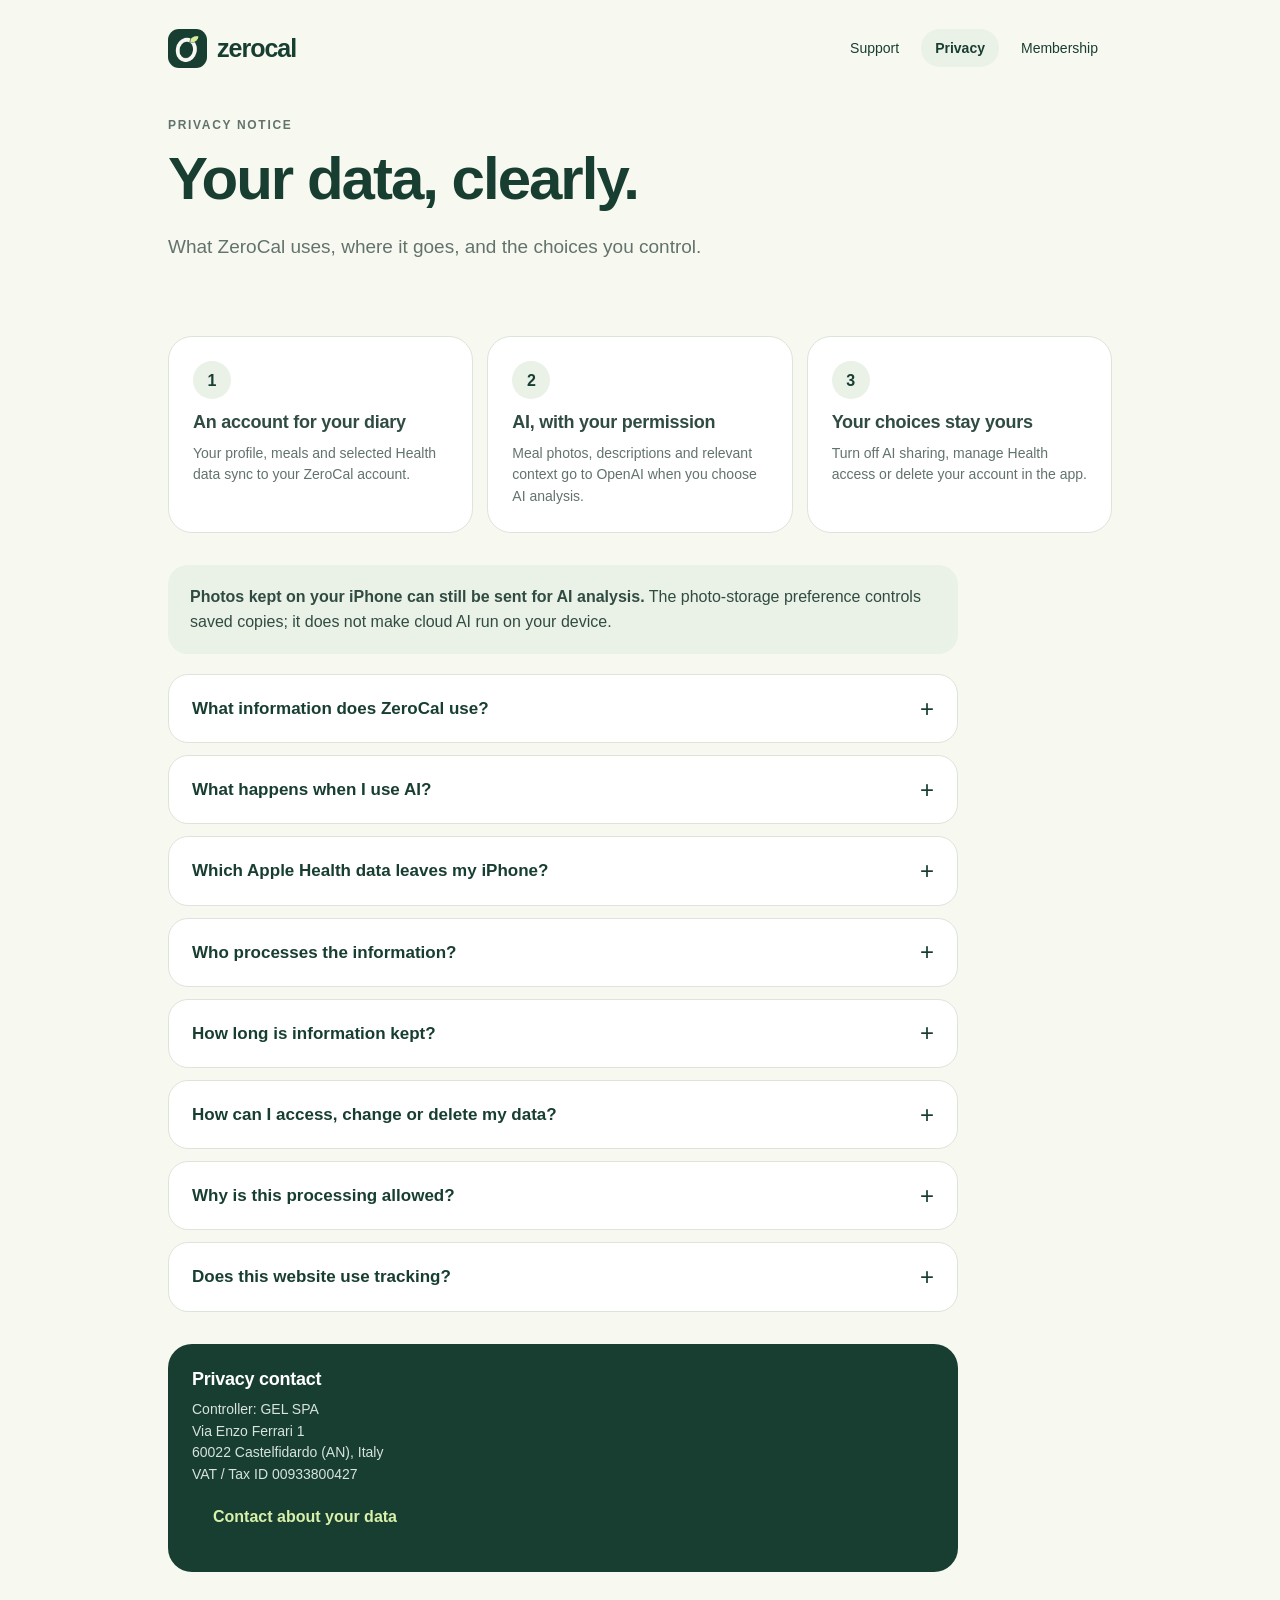
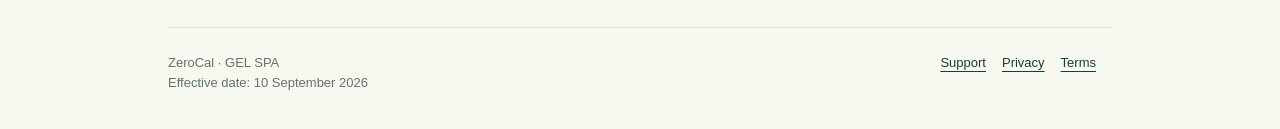
==== privacy.html @ 7c27b024 "Publish GEL SPA ZeroCal support and privacy information" ====
<!doctype html>
<html lang="en"><head><meta charset="utf-8"><meta name="viewport" content="width=device-width,initial-scale=1"><meta name="color-scheme" content="light"><meta name="robots" content="index,follow"><meta name="description" content="What ZeroCal uses, where it goes, and the choices you control."><title>Your data, clearly. · ZeroCal</title><link rel="icon" href="assets/zerocal-icon.png"><link rel="stylesheet" href="assets/site.css"></head>
<body><a class="skip" href="#main">Skip to content</a><div class="wrap"><header class="masthead"><a class="brand" href="index.html" aria-label="ZeroCal help home"><img src="assets/zerocal-icon.png" width="39" height="39" alt="">zerocal</a><nav class="navigation" aria-label="Help and legal"><a href="support.html">Support</a><a href="privacy.html" aria-current="page">Privacy</a><a href="terms.html">Membership</a></nav></header><main id="main"><section class="hero"><p class="eyebrow">Privacy notice</p><h1>Your data, clearly.</h1><p class="lede">What ZeroCal uses, where it goes, and the choices you control.</p></section><div class="cards"><article class="card"><span class="number">1</span><h2>An account for your diary</h2><p>Your profile, meals and selected Health data sync to your ZeroCal account.</p></article><article class="card"><span class="number">2</span><h2>AI, with your permission</h2><p>Meal photos, descriptions and relevant context go to OpenAI when you choose AI analysis.</p></article><article class="card"><span class="number">3</span><h2>Your choices stay yours</h2><p>Turn off AI sharing, manage Health access or delete your account in the app.</p></article></div><div class="content"><div class="note"><p><strong>Photos kept on your iPhone can still be sent for AI analysis.</strong> The photo-storage preference controls saved copies; it does not make cloud AI run on your device.</p></div><details><summary>What information does ZeroCal use?</summary><div class="answer"><div class="table-scroll"><table><thead><tr><th>Information</th><th>Why it is used</th></tr></thead><tbody>
<tr><td>Account and profile</td><td>Email, account identifier, optional display name, date of birth/age, body measurements, goals and food preferences support sign-in, tracking and a personalized plan.</td></tr>
<tr><td>Your journal</td><td>Meal descriptions, ingredients, portions, nutrition, saved photos, exercise and weight entries provide your diary and progress history. Account records use cloud storage; the app also keeps local drafts and caches.</td></tr>
<tr><td>AI requests</td><td>Selected meal photos or labels, descriptions, clarification answers, coach messages and relevant nutrition context are processed to estimate food or respond to your request.</td></tr>
<tr><td>Apple Health</td><td>With your permission, steps, active energy and weight can sync to your account. Other supported Health readings are shown on this iPhone, as described below.</td></tr>
<tr><td>Purchases and usage</td><td>Signed Apple transaction details, product and subscription status, account binding and AI request/cost records verify access, enforce the allowance and prevent duplicate or abusive requests. We do not receive your payment-card details.</td></tr>
<tr><td>Support and service records</td><td>Information you send to support, plus technical connection, security and error records, helps operate the service and resolve problems.</td></tr>
</tbody></table></div></div></details><details><summary>What happens when I use AI?</summary><div class="answer"><p>Before AI sharing is enabled, ZeroCal asks for permission to send the information needed for your request to <strong>OpenAI</strong> through ZeroCal's cloud service. Relevant context may include meal records, nutrition totals, preferences and goals. Avoid including other people's information or details that are not needed.</p><p>New photo, label and text analyses, follow-up clarifications and AI coaching use cloud processing. Native voice input is transcribed on the iPhone; submitting that description for AI sends the resulting text. Older cloud-transcription clients may send audio for processing.</p><p>You can turn sharing off in <strong>You → Privacy &amp; your data</strong>. This stops new AI requests through that account's setting on this device; it does not retract requests already processed. Manual logging, searches and saved-food reuse remain available under your membership.</p><p>AI responses are estimates. Review the food and portion before saving. They are not medical diagnoses or decisions about access to care.</p></div></details><details><summary>Which Apple Health data leaves my iPhone?</summary><div class="answer"><p><strong>Steps, active energy and weight</strong> can be copied into your ZeroCal account after you connect Apple Health. ZeroCal does not write data to Apple Health.</p><p>Other supported readings—including glucose, sleep, resting energy, body composition, resting heart rate, heart-rate variability, water and workouts—are read for the Health views on this iPhone and are not synced to ZeroCal's cloud. Optional GLP-1/appetite notes and glucose check-in preferences are kept locally, separately for each ZeroCal account.</p><p>Use Apple Health's app-permission settings to choose individual data types. Disconnecting in ZeroCal stops new reads for that account, but does not automatically erase information already imported. Deleting your ZeroCal account does not delete the source records in Apple Health.</p><p>Health readings may be incomplete or delayed. ZeroCal does not replace your sensor's app, glucose alarms or medical care. Health data is not used for advertising in ZeroCal.</p></div></details><details><summary>Who processes the information?</summary><div class="answer"><ul><li><strong>Supabase</strong> provides the account, database, saved-photo storage and server functions used by ZeroCal.</li><li><strong>OpenAI</strong> processes information sent for AI features.</li><li><strong>Apple</strong> handles App Store purchases and subscription management, and supplies signed transaction information. Apple and Google also process sign-in if you choose those sign-in options.</li><li><strong>Support and infrastructure providers</strong> process messages and technical records needed to deliver the service.</li></ul><p>The current app does not include advertising tracking. Information can also be disclosed when needed to comply with a binding legal obligation or protect the security of the service.</p><p>Provider details and international processing: The primary ZeroCal account database is configured in Supabase’s London region. Server functions, AI processing, website delivery and provider support may involve other countries, including the United States. ZeroCal does not promise EU-only processing or zero retention. Service-provider processing is subject to their applicable data-processing terms and safeguards; contact GEL SPA for details or a copy of the safeguards relevant to your request.</p><p><a href="https://developers.openai.com/api/docs/guides/your-data">OpenAI API data controls</a> · <a href="https://supabase.com/privacy">Supabase privacy</a> · <a href="https://www.apple.com/legal/privacy/">Apple privacy</a> · <a href="https://policies.google.com/privacy">Google privacy</a></p></div></details><details><summary>How long is information kept?</summary><div class="answer"><p>Your account profile, diary and saved cloud photos are kept to provide your account until you remove them or delete the account. The account-deletion flow removes saved cloud photos and deletes the account and associated records. Cost-enforcement records can remain with their account identifier removed.</p><p>Removing your account does not erase Apple's purchase records or copies you exported yourself. Support, security, purchase-compliance and backup records have different retention needs:</p><p>Account data remains available while the account exists, unless you remove it. Support correspondence is kept to handle the request and any related dispute or legal obligation. Purchase and security records are kept for access verification, abuse prevention and applicable record-keeping duties. The current service does not set a single automatic deletion period for all security, cost or support records. When an account is deleted, the processing-cost ledger can remain with its account link removed. Provider security logs and backup copies follow the relevant provider retention settings and are not guaranteed to disappear at the same time as the live account. Contact GEL SPA for a data-specific retention or deletion request.</p><p>AI requests use OpenAI's API. ZeroCal requests that Responses API output not be stored as retrievable application state, but this does not mean zero provider retention. OpenAI's standard API policy includes abuse-monitoring retention and applicable exceptions. See <a href="https://developers.openai.com/api/docs/guides/your-data">the provider's data controls</a>; ZeroCal does not promise that every copy disappears immediately.</p></div></details><details><summary>How can I access, change or delete my data?</summary><div class="answer"><p>You can edit your profile and meals in the app. Use <strong>You → Account → Delete account</strong> to request permanent deletion of the signed-in account. This action is separate from canceling your Apple subscription; <a href="https://support.apple.com/en-us/118428">cancel through Apple</a> if you also want billing to stop.</p><p>Contact support to request a copy of your account data or exercise applicable access, correction, deletion, restriction, objection or portability rights. We may need to verify that the account belongs to you. Depending on where you live, you may also complain to your data-protection authority. Withdrawing consent does not undo processing that already took place.</p><p>The app's export for a previous on-device journal is not a complete export of every cloud record; support handles broader account-data requests.</p></div></details><details><summary>Why is this processing allowed?</summary><div class="answer"><p>Account, purchase and service operations are needed to provide the membership you request. Security and abuse controls protect the service and its users; some purchase or security records may be needed for legal obligations.</p><p>Optional Health access and AI sharing have separate controls. Choosing not to enable them does not grant permission to send that information.</p><p>We process account and subscription information to provide the service you request and meet applicable legal obligations. Security and abuse controls support our legitimate interest in protecting the service. Optional Apple Health access and AI sharing require the choices described above. Where explicit consent is required to process health information, that consent must be obtained before the relevant health-data feature is used. You can withdraw optional sharing through the app controls and request deletion of information already stored.</p><p>ZeroCal is designed for adults aged 18 and over. If a child's information has been provided in error, contact us so that we can review and remove it where appropriate.</p></div></details><details><summary>Does this website use tracking?</summary><div class="answer"><p>These help pages do not set analytics or advertising cookies and contain no analytics scripts. The hosting service may receive standard connection information such as IP address, browser and requested page. External links take you to providers with their own policies.</p><p>If the site later adds forms, analytics or other processing, this notice must be updated before those features are enabled.</p></div></details><section class="card contact"><h2>Privacy contact</h2><p>Controller: GEL SPA<br>Via Enzo Ferrari 1<br>60022 Castelfidardo (AN), Italy<br>VAT / Tax ID 00933800427</p><a class="button" href="mailto:info@gel.it">Contact about your data</a></section></div></main><footer class="foot"><div>ZeroCal · GEL SPA<br>Effective date: 10 September 2026</div><div><a href="support.html">Support</a><a href="privacy.html">Privacy</a><a href="terms.html">Terms</a></div></footer></div></body></html>
---- assets/site.css ----
:root{color-scheme:light;--ink:#183e32;--text:#304c42;--muted:#62736c;--canvas:#f7f8f0;--card:#fff;--line:#dce4dc;--soft:#eaf1e7;--lime:#d9f0a9;--amber:#fff4d6;--amber-ink:#644b0b}*{box-sizing:border-box}html{scroll-behavior:smooth}body{margin:0;background:var(--canvas);color:var(--text);font:16px/1.6 -apple-system,BlinkMacSystemFont,"Segoe UI",sans-serif}a{color:var(--ink);text-underline-offset:4px}a:hover{text-decoration-thickness:2px}a:focus-visible,summary:focus-visible{outline:3px solid #598244;outline-offset:5px;border-radius:4px}.skip{position:absolute;left:12px;top:-80px;padding:12px;background:white;z-index:3}.skip:focus{top:12px}.wrap{max-width:1000px;margin:auto;padding:0 28px}.masthead{display:flex;align-items:center;justify-content:space-between;gap:24px;padding:28px 0}.brand{display:inline-flex;align-items:center;gap:10px;text-decoration:none;font-weight:780;font-size:25px;letter-spacing:-1px}.brand img{width:39px;height:39px;border-radius:11px}.navigation{display:flex;flex-wrap:wrap;gap:8px}.navigation a{padding:8px 14px;border-radius:22px;font-size:14px;text-decoration:none}.navigation a[aria-current=page]{background:var(--soft);font-weight:650}.draft{background:var(--amber);color:var(--amber-ink);border:1px solid #ecd69b;border-radius:16px;padding:14px 18px;margin:10px 0 28px;font-size:14px}.draft strong{display:block}.eyebrow{text-transform:uppercase;letter-spacing:.14em;font-size:12px;font-weight:700;color:var(--muted);margin:0 0 12px}h1{font-size:clamp(38px,5.7vw,60px);line-height:1.08;letter-spacing:-2px;margin:0 0 20px;font-weight:720;color:var(--ink)}.lede{font-size:19px;max-width:660px;margin:0 0 28px;color:var(--muted)}.hero{padding:20px 0 26px}.meta{font-size:13px;color:var(--muted)}.cards{display:grid;grid-template-columns:repeat(3,1fr);gap:14px;margin:20px 0 32px}.card{border:1px solid var(--line);border-radius:24px;background:var(--card);padding:24px}.card h2,.card h3{font-size:18px;line-height:1.3;margin:12px 0 8px;letter-spacing:-.25px}.card p{font-size:14px;line-height:1.55;margin:0;color:var(--muted)}.number{display:grid;place-items:center;width:38px;height:38px;background:var(--soft);border-radius:50%;font-weight:700;color:var(--ink)}.content{max-width:790px}.section{margin:32px 0}.section>h2{font-size:24px;letter-spacing:-.6px;color:var(--ink);margin:0 0 12px}.note{padding:19px 22px;border-radius:20px;background:var(--soft);margin:20px 0}.note p{margin:0}.button{display:inline-flex;align-items:center;justify-content:center;background:var(--ink);color:white;min-height:46px;padding:10px 21px;border-radius:25px;text-decoration:none;font-weight:600;margin:8px 8px 8px 0}.button.secondary{background:var(--soft);color:var(--ink)}details{background:var(--card);border:1px solid var(--line);border-radius:20px;margin:12px 0;overflow:hidden}summary{cursor:pointer;list-style:none;font-weight:650;color:var(--ink);display:flex;align-items:center;justify-content:space-between;gap:16px;padding:20px 23px;font-size:17px}summary::-webkit-details-marker{display:none}summary:after{content:"+";font-size:24px;line-height:1;font-weight:400}details[open] summary:after{content:"−"}.answer{padding:0 23px 21px}.answer>:first-child{margin-top:0}.answer>:last-child{margin-bottom:0}.answer p,.answer li{font-size:15px}.answer h3{font-size:16px;margin-top:20px}.answer ul,.answer ol{padding-left:22px}.table-scroll{overflow-x:auto}table{border-collapse:collapse;width:100%;font-size:14px;margin:16px 0}th,td{text-align:left;vertical-align:top;border-bottom:1px solid var(--line);padding:12px 10px}th{color:var(--ink);background:#f4f7f1;font-size:13px}td:first-child,th:first-child{padding-left:0}mark.owner{background:var(--amber);color:var(--amber-ink);padding:2px 5px;overflow-wrap:anywhere;border-radius:4px}.contact{background:var(--ink);color:#f8fbf5;border:0;margin-top:32px}.contact h2{color:white;margin-top:0}.contact p{color:#d7e3dc}.contact a{color:var(--lime)}.contact .owner{display:inline-block}.foot{display:flex;justify-content:space-between;gap:25px;border-top:1px solid var(--line);padding:25px 0 35px;margin-top:55px;font-size:13px;color:var(--muted)}.foot a{margin-right:16px}.notice-link{display:block;margin-top:12px}.page-link{display:block;text-decoration:none;transition:transform .18s,box-shadow .18s}.page-link:hover{transform:translateY(-3px);box-shadow:0 8px 25px #183e3209}.page-link span:last-child{display:block;margin-top:20px;font-weight:650}.fine{font-size:13px;color:var(--muted)}@media(max-width:640px){.wrap{padding:0 20px}.masthead{align-items:flex-start;flex-direction:column;gap:12px;padding:21px 0 16px}.navigation{gap:0}.navigation a{padding:7px 11px}.cards{grid-template-columns:1fr;gap:10px}.cards .card{padding:19px 21px}.cards .number{float:left;margin-right:15px;margin-top:3px}.cards h2,.cards h3{margin:0 0 5px}.cards p{margin-left:53px}.hero{padding-top:12px}h1{letter-spacing:-1.3px}.lede{font-size:18px}.content{max-width:100%}summary{padding:18px;font-size:16px}.answer{padding:0 18px 19px}.foot{flex-direction:column;gap:10px}.draft{font-size:13px}.table-scroll{margin-right:-8px}.contact{padding:23px}.page-link span:last-child{margin-left:53px;margin-top:10px}}@media(prefers-reduced-motion:reduce){html{scroll-behavior:auto}*{transition:none!important}}@media print{.navigation,.draft,.skip,.button{display:none}body{background:white}details{break-inside:avoid}details .answer{display:block}summary:after{content:""}.wrap{max-width:none}h1{font-size:36px}.foot{margin-top:25px}.cards{grid-template-columns:repeat(3,1fr)}.card{box-shadow:none}}
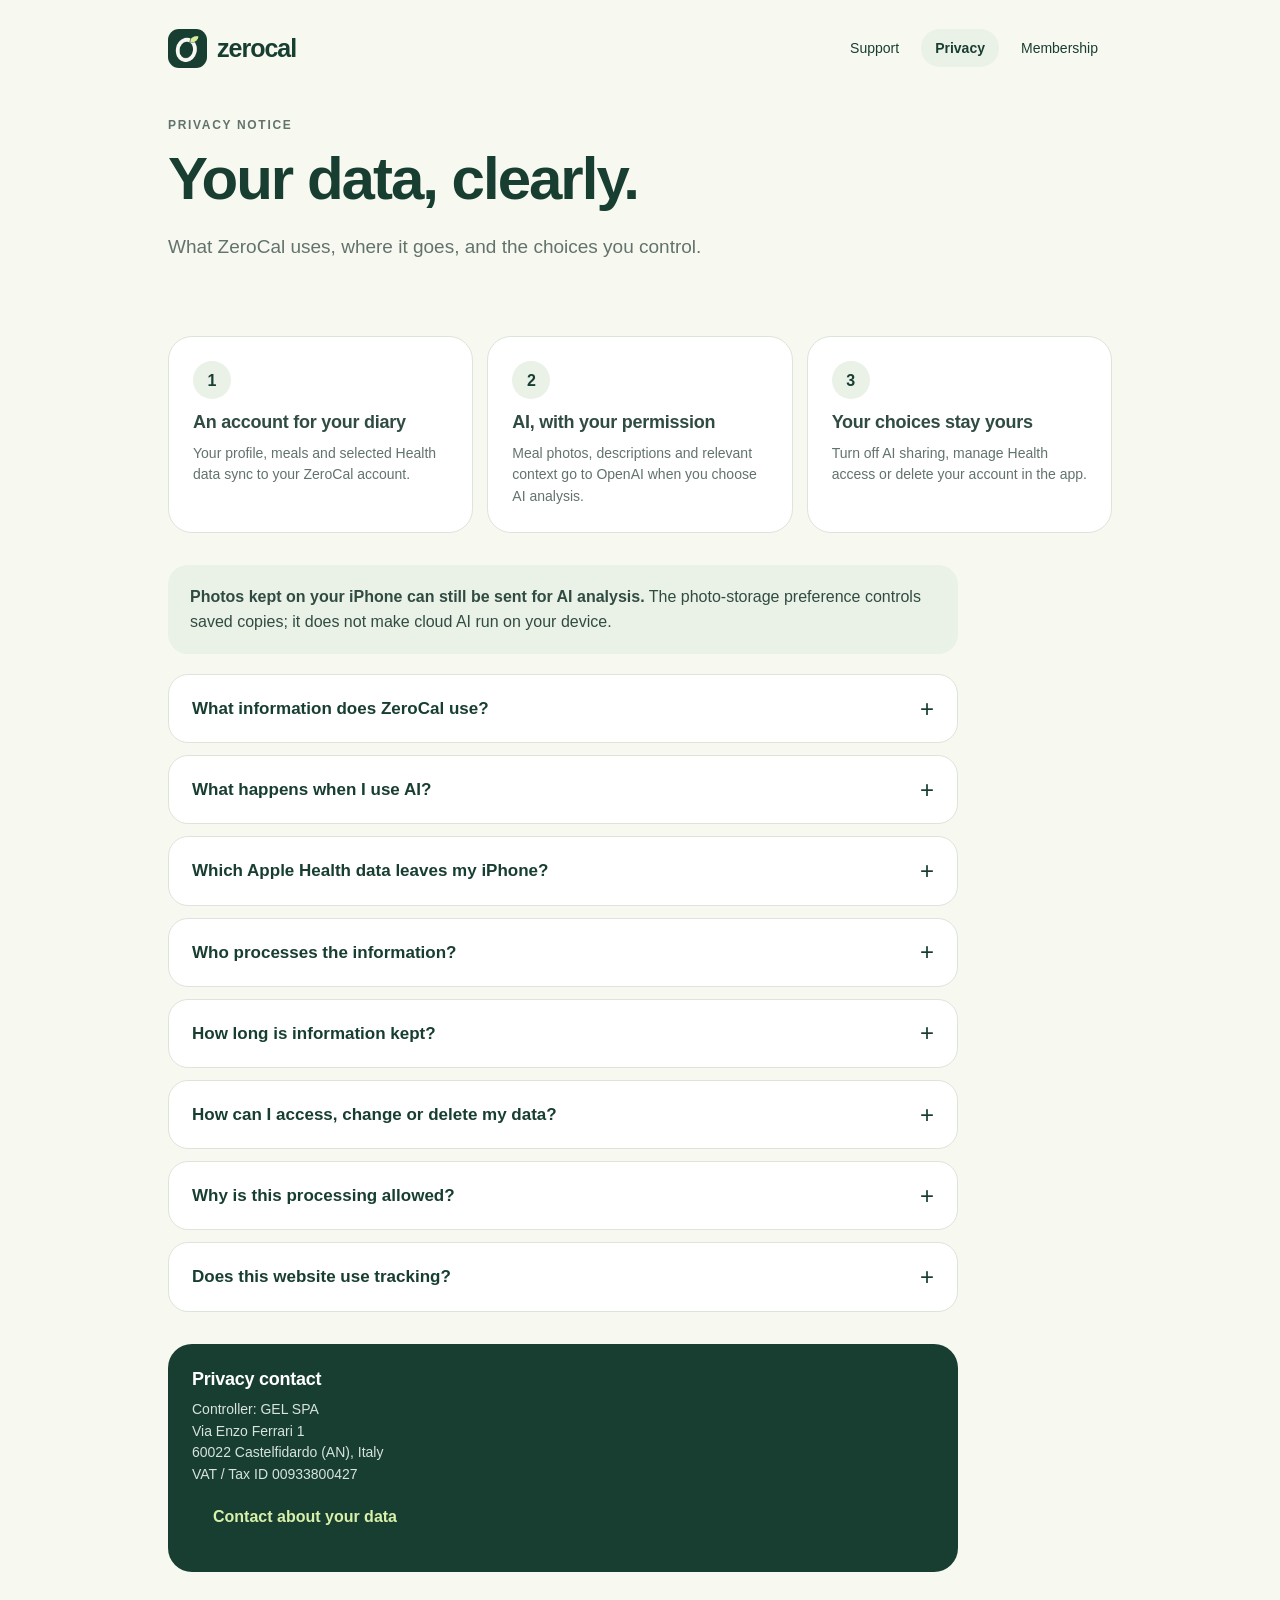
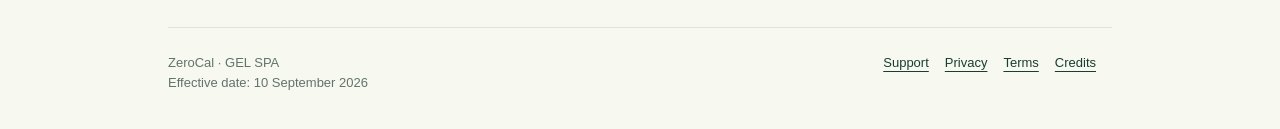
==== commit df50333e: "Publish third-party credits and license notices" ====
--- a/privacy.html
+++ b/privacy.html
@@ -1,5 +1,5 @@
 <!doctype html>
-<html lang="en"><head><meta charset="utf-8"><meta name="viewport" content="width=device-width,initial-scale=1"><meta name="color-scheme" content="light"><meta name="robots" content="index,follow"><meta name="description" content="What ZeroCal uses, where it goes, and the choices you control."><title>Your data, clearly. · ZeroCal</title><link rel="icon" href="assets/zerocal-icon.png"><link rel="stylesheet" href="assets/site.css"></head>
+<html lang="en"><head><meta charset="utf-8"><meta name="viewport" content="width=device-width,initial-scale=1"><meta name="color-scheme" content="light"><meta name="robots" content="index,follow"><meta name="zerocal-policy-version" content="2026-09-10-v1"><meta name="description" content="What ZeroCal uses, where it goes, and the choices you control."><title>Your data, clearly. · ZeroCal</title><link rel="icon" href="assets/zerocal-icon.png"><link rel="stylesheet" href="assets/site.css"><link rel="canonical" href="https://gelspa.github.io/zerocal-support/privacy.html"></head>
 <body><a class="skip" href="#main">Skip to content</a><div class="wrap"><header class="masthead"><a class="brand" href="index.html" aria-label="ZeroCal help home"><img src="assets/zerocal-icon.png" width="39" height="39" alt="">zerocal</a><nav class="navigation" aria-label="Help and legal"><a href="support.html">Support</a><a href="privacy.html" aria-current="page">Privacy</a><a href="terms.html">Membership</a></nav></header><main id="main"><section class="hero"><p class="eyebrow">Privacy notice</p><h1>Your data, clearly.</h1><p class="lede">What ZeroCal uses, where it goes, and the choices you control.</p></section><div class="cards"><article class="card"><span class="number">1</span><h2>An account for your diary</h2><p>Your profile, meals and selected Health data sync to your ZeroCal account.</p></article><article class="card"><span class="number">2</span><h2>AI, with your permission</h2><p>Meal photos, descriptions and relevant context go to OpenAI when you choose AI analysis.</p></article><article class="card"><span class="number">3</span><h2>Your choices stay yours</h2><p>Turn off AI sharing, manage Health access or delete your account in the app.</p></article></div><div class="content"><div class="note"><p><strong>Photos kept on your iPhone can still be sent for AI analysis.</strong> The photo-storage preference controls saved copies; it does not make cloud AI run on your device.</p></div><details><summary>What information does ZeroCal use?</summary><div class="answer"><div class="table-scroll"><table><thead><tr><th>Information</th><th>Why it is used</th></tr></thead><tbody>
 <tr><td>Account and profile</td><td>Email, account identifier, optional display name, date of birth/age, body measurements, goals and food preferences support sign-in, tracking and a personalized plan.</td></tr>
 <tr><td>Your journal</td><td>Meal descriptions, ingredients, portions, nutrition, saved photos, exercise and weight entries provide your diary and progress history. Account records use cloud storage; the app also keeps local drafts and caches.</td></tr>
@@ -7,4 +7,4 @@
 <tr><td>Apple Health</td><td>With your permission, steps, active energy and weight can sync to your account. Other supported Health readings are shown on this iPhone, as described below.</td></tr>
 <tr><td>Purchases and usage</td><td>Signed Apple transaction details, product and subscription status, account binding and AI request/cost records verify access, enforce the allowance and prevent duplicate or abusive requests. We do not receive your payment-card details.</td></tr>
 <tr><td>Support and service records</td><td>Information you send to support, plus technical connection, security and error records, helps operate the service and resolve problems.</td></tr>
-</tbody></table></div></div></details><details><summary>What happens when I use AI?</summary><div class="answer"><p>Before AI sharing is enabled, ZeroCal asks for permission to send the information needed for your request to <strong>OpenAI</strong> through ZeroCal's cloud service. Relevant context may include meal records, nutrition totals, preferences and goals. Avoid including other people's information or details that are not needed.</p><p>New photo, label and text analyses, follow-up clarifications and AI coaching use cloud processing. Native voice input is transcribed on the iPhone; submitting that description for AI sends the resulting text. Older cloud-transcription clients may send audio for processing.</p><p>You can turn sharing off in <strong>You → Privacy &amp; your data</strong>. This stops new AI requests through that account's setting on this device; it does not retract requests already processed. Manual logging, searches and saved-food reuse remain available under your membership.</p><p>AI responses are estimates. Review the food and portion before saving. They are not medical diagnoses or decisions about access to care.</p></div></details><details><summary>Which Apple Health data leaves my iPhone?</summary><div class="answer"><p><strong>Steps, active energy and weight</strong> can be copied into your ZeroCal account after you connect Apple Health. ZeroCal does not write data to Apple Health.</p><p>Other supported readings—including glucose, sleep, resting energy, body composition, resting heart rate, heart-rate variability, water and workouts—are read for the Health views on this iPhone and are not synced to ZeroCal's cloud. Optional GLP-1/appetite notes and glucose check-in preferences are kept locally, separately for each ZeroCal account.</p><p>Use Apple Health's app-permission settings to choose individual data types. Disconnecting in ZeroCal stops new reads for that account, but does not automatically erase information already imported. Deleting your ZeroCal account does not delete the source records in Apple Health.</p><p>Health readings may be incomplete or delayed. ZeroCal does not replace your sensor's app, glucose alarms or medical care. Health data is not used for advertising in ZeroCal.</p></div></details><details><summary>Who processes the information?</summary><div class="answer"><ul><li><strong>Supabase</strong> provides the account, database, saved-photo storage and server functions used by ZeroCal.</li><li><strong>OpenAI</strong> processes information sent for AI features.</li><li><strong>Apple</strong> handles App Store purchases and subscription management, and supplies signed transaction information. Apple and Google also process sign-in if you choose those sign-in options.</li><li><strong>Support and infrastructure providers</strong> process messages and technical records needed to deliver the service.</li></ul><p>The current app does not include advertising tracking. Information can also be disclosed when needed to comply with a binding legal obligation or protect the security of the service.</p><p>Provider details and international processing: The primary ZeroCal account database is configured in Supabase’s London region. Server functions, AI processing, website delivery and provider support may involve other countries, including the United States. ZeroCal does not promise EU-only processing or zero retention. Service-provider processing is subject to their applicable data-processing terms and safeguards; contact GEL SPA for details or a copy of the safeguards relevant to your request.</p><p><a href="https://developers.openai.com/api/docs/guides/your-data">OpenAI API data controls</a> · <a href="https://supabase.com/privacy">Supabase privacy</a> · <a href="https://www.apple.com/legal/privacy/">Apple privacy</a> · <a href="https://policies.google.com/privacy">Google privacy</a></p></div></details><details><summary>How long is information kept?</summary><div class="answer"><p>Your account profile, diary and saved cloud photos are kept to provide your account until you remove them or delete the account. The account-deletion flow removes saved cloud photos and deletes the account and associated records. Cost-enforcement records can remain with their account identifier removed.</p><p>Removing your account does not erase Apple's purchase records or copies you exported yourself. Support, security, purchase-compliance and backup records have different retention needs:</p><p>Account data remains available while the account exists, unless you remove it. Support correspondence is kept to handle the request and any related dispute or legal obligation. Purchase and security records are kept for access verification, abuse prevention and applicable record-keeping duties. The current service does not set a single automatic deletion period for all security, cost or support records. When an account is deleted, the processing-cost ledger can remain with its account link removed. Provider security logs and backup copies follow the relevant provider retention settings and are not guaranteed to disappear at the same time as the live account. Contact GEL SPA for a data-specific retention or deletion request.</p><p>AI requests use OpenAI's API. ZeroCal requests that Responses API output not be stored as retrievable application state, but this does not mean zero provider retention. OpenAI's standard API policy includes abuse-monitoring retention and applicable exceptions. See <a href="https://developers.openai.com/api/docs/guides/your-data">the provider's data controls</a>; ZeroCal does not promise that every copy disappears immediately.</p></div></details><details><summary>How can I access, change or delete my data?</summary><div class="answer"><p>You can edit your profile and meals in the app. Use <strong>You → Account → Delete account</strong> to request permanent deletion of the signed-in account. This action is separate from canceling your Apple subscription; <a href="https://support.apple.com/en-us/118428">cancel through Apple</a> if you also want billing to stop.</p><p>Contact support to request a copy of your account data or exercise applicable access, correction, deletion, restriction, objection or portability rights. We may need to verify that the account belongs to you. Depending on where you live, you may also complain to your data-protection authority. Withdrawing consent does not undo processing that already took place.</p><p>The app's export for a previous on-device journal is not a complete export of every cloud record; support handles broader account-data requests.</p></div></details><details><summary>Why is this processing allowed?</summary><div class="answer"><p>Account, purchase and service operations are needed to provide the membership you request. Security and abuse controls protect the service and its users; some purchase or security records may be needed for legal obligations.</p><p>Optional Health access and AI sharing have separate controls. Choosing not to enable them does not grant permission to send that information.</p><p>We process account and subscription information to provide the service you request and meet applicable legal obligations. Security and abuse controls support our legitimate interest in protecting the service. Optional Apple Health access and AI sharing require the choices described above. Where explicit consent is required to process health information, that consent must be obtained before the relevant health-data feature is used. You can withdraw optional sharing through the app controls and request deletion of information already stored.</p><p>ZeroCal is designed for adults aged 18 and over. If a child's information has been provided in error, contact us so that we can review and remove it where appropriate.</p></div></details><details><summary>Does this website use tracking?</summary><div class="answer"><p>These help pages do not set analytics or advertising cookies and contain no analytics scripts. The hosting service may receive standard connection information such as IP address, browser and requested page. External links take you to providers with their own policies.</p><p>If the site later adds forms, analytics or other processing, this notice must be updated before those features are enabled.</p></div></details><section class="card contact"><h2>Privacy contact</h2><p>Controller: GEL SPA<br>Via Enzo Ferrari 1<br>60022 Castelfidardo (AN), Italy<br>VAT / Tax ID 00933800427</p><a class="button" href="mailto:info@gel.it">Contact about your data</a></section></div></main><footer class="foot"><div>ZeroCal · GEL SPA<br>Effective date: 10 September 2026</div><div><a href="support.html">Support</a><a href="privacy.html">Privacy</a><a href="terms.html">Terms</a></div></footer></div></body></html>+</tbody></table></div></div></details><details><summary>What happens when I use AI?</summary><div class="answer"><p>Before AI sharing is enabled, ZeroCal asks for permission to send the information needed for your request to <strong>OpenAI</strong> through ZeroCal's cloud service. Relevant context may include meal records, nutrition totals, preferences and goals. Avoid including other people's information or details that are not needed.</p><p>New photo, label and text analyses, follow-up clarifications and AI coaching use cloud processing. Native voice input is transcribed on the iPhone; submitting that description for AI sends the resulting text. Older cloud-transcription clients may send audio for processing.</p><p>You can turn sharing off in <strong>You → Privacy &amp; your data</strong>. This stops new AI requests through that account's setting on this device; it does not retract requests already processed. Manual logging, searches and saved-food reuse remain available under your membership.</p><p>AI responses are estimates. Review the food and portion before saving. They are not medical diagnoses or decisions about access to care.</p></div></details><details><summary>Which Apple Health data leaves my iPhone?</summary><div class="answer"><p><strong>Steps, active energy and weight</strong> can be copied into your ZeroCal account after you connect Apple Health. ZeroCal does not write data to Apple Health.</p><p>Other supported readings—including glucose, sleep, resting energy, body composition, resting heart rate, heart-rate variability, water and workouts—are read for the Health views on this iPhone and are not synced to ZeroCal's cloud. Optional GLP-1/appetite notes and glucose check-in preferences are kept locally, separately for each ZeroCal account.</p><p>Use Apple Health's app-permission settings to choose individual data types. Disconnecting in ZeroCal stops new reads for that account, but does not automatically erase information already imported. Deleting your ZeroCal account does not delete the source records in Apple Health.</p><p>Health readings may be incomplete or delayed. ZeroCal does not replace your sensor's app, glucose alarms or medical care. Health data is not used for advertising in ZeroCal.</p></div></details><details><summary>Who processes the information?</summary><div class="answer"><ul><li><strong>Supabase</strong> provides the account, database, saved-photo storage and server functions used by ZeroCal.</li><li><strong>OpenAI</strong> processes information sent for AI features.</li><li><strong>Apple</strong> handles App Store purchases and subscription management, and supplies signed transaction information. Apple and Google also process sign-in if you choose those sign-in options.</li><li><strong>GitHub Pages</strong> hosts these static help and policy pages. GitHub may process technical connection information to deliver and secure the pages. No app account, health journal or AI service is hosted on these pages.</li><li><strong>Support and infrastructure providers</strong> process messages and technical records needed to deliver the service.</li></ul><p>The current app does not include advertising tracking. Information can also be disclosed when needed to comply with a binding legal obligation or protect the security of the service.</p><p>Provider details and international processing: The primary ZeroCal account database is configured in Supabase’s London region. Server functions, AI processing, website delivery and provider support may involve other countries, including the United States. ZeroCal does not promise EU-only processing or zero retention. Service-provider processing is subject to their applicable data-processing terms and safeguards; contact GEL SPA for details or a copy of the safeguards relevant to your request.</p><p><a href="https://developers.openai.com/api/docs/guides/your-data">OpenAI API data controls</a> · <a href="https://supabase.com/privacy">Supabase privacy</a> · <a href="https://www.apple.com/legal/privacy/">Apple privacy</a> · <a href="https://policies.google.com/privacy">Google privacy</a> · <a href="https://docs.github.com/en/site-policy/privacy-policies/github-general-privacy-statement">GitHub privacy</a></p></div></details><details><summary>How long is information kept?</summary><div class="answer"><p>Your account profile, diary and saved cloud photos are kept to provide your account until you remove them or delete the account. The account-deletion flow removes saved cloud photos and deletes the account and associated records. Cost-enforcement records can remain with their account identifier removed.</p><p>Removing your account does not erase Apple's purchase records or copies you exported yourself. Support, security, purchase-compliance and backup records have different retention needs:</p><p>Account data remains available while the account exists, unless you remove it. Support correspondence is kept to handle the request and any related dispute or legal obligation. Purchase and security records are kept for access verification, abuse prevention and applicable record-keeping duties. The current service does not set a single automatic deletion period for all security, cost or support records. When an account is deleted, the processing-cost ledger can remain with its account link removed. Provider security logs and backup copies follow the relevant provider retention settings and are not guaranteed to disappear at the same time as the live account. Contact GEL SPA for a data-specific retention or deletion request.</p><p>AI requests use OpenAI's API. ZeroCal requests that Responses API output not be stored as retrievable application state, but this does not mean zero provider retention. OpenAI's standard API policy includes abuse-monitoring retention and applicable exceptions. See <a href="https://developers.openai.com/api/docs/guides/your-data">the provider's data controls</a>; ZeroCal does not promise that every copy disappears immediately.</p></div></details><details><summary>How can I access, change or delete my data?</summary><div class="answer"><p>You can edit your profile and meals in the app. Use <strong>You → Account → Delete account</strong> to request permanent deletion of the signed-in account. This action is separate from canceling your Apple subscription; <a href="https://support.apple.com/en-us/118428">cancel through Apple</a> if you also want billing to stop.</p><p>Contact support to request a copy of your account data or exercise applicable access, correction, deletion, restriction, objection or portability rights. We may need to verify that the account belongs to you. Depending on where you live, you may also complain to your data-protection authority. Withdrawing consent does not undo processing that already took place.</p><p>The app's export for a previous on-device journal is not a complete export of every cloud record; support handles broader account-data requests.</p></div></details><details><summary>Why is this processing allowed?</summary><div class="answer"><p>Account, purchase and service operations are needed to provide the membership you request. Security and abuse controls protect the service and its users; some purchase or security records may be needed for legal obligations.</p><p>Optional Health access and AI sharing have separate controls. Choosing not to enable them does not grant permission to send that information.</p><p>We process account and subscription information to provide the service you request and meet applicable legal obligations. Security and abuse controls support our legitimate interest in protecting the service. Before opening or creating your cloud nutrition journal, ZeroCal asks you to expressly allow GEL SPA to store and process your nutrition and health information, and records the accepted policy version and time for your account. You may decline; the cloud journal stays unavailable without this permission. Apple Health access and AI sharing with OpenAI require separate choices. Sign out to stop new syncing on the device, or use Account to delete your cloud data; contact GEL SPA to withdraw consent or make a data request. Withdrawal does not undo processing that has already taken place.</p><p>ZeroCal is designed for adults aged 18 and over. If a child's information has been provided in error, contact us so that we can review and remove it where appropriate.</p></div></details><details><summary>Does this website use tracking?</summary><div class="answer"><p>These help pages do not set analytics or advertising cookies and contain no analytics scripts. GitHub Pages may receive standard connection information such as IP address, browser and requested page to deliver and secure this site. External links take you to providers with their own policies.</p><p>If the site later adds forms, analytics or other processing, this notice must be updated before those features are enabled.</p></div></details><section class="card contact"><h2>Privacy contact</h2><p>Controller: GEL SPA<br>Via Enzo Ferrari 1<br>60022 Castelfidardo (AN), Italy<br>VAT / Tax ID 00933800427</p><a class="button" href="mailto:info@gel.it">Contact about your data</a></section></div></main><footer class="foot"><div>ZeroCal · GEL SPA<br>Effective date: 10 September 2026</div><div><a href="support.html">Support</a><a href="privacy.html">Privacy</a><a href="terms.html">Terms</a><a href="third-party.html">Credits</a></div></footer></div></body></html>
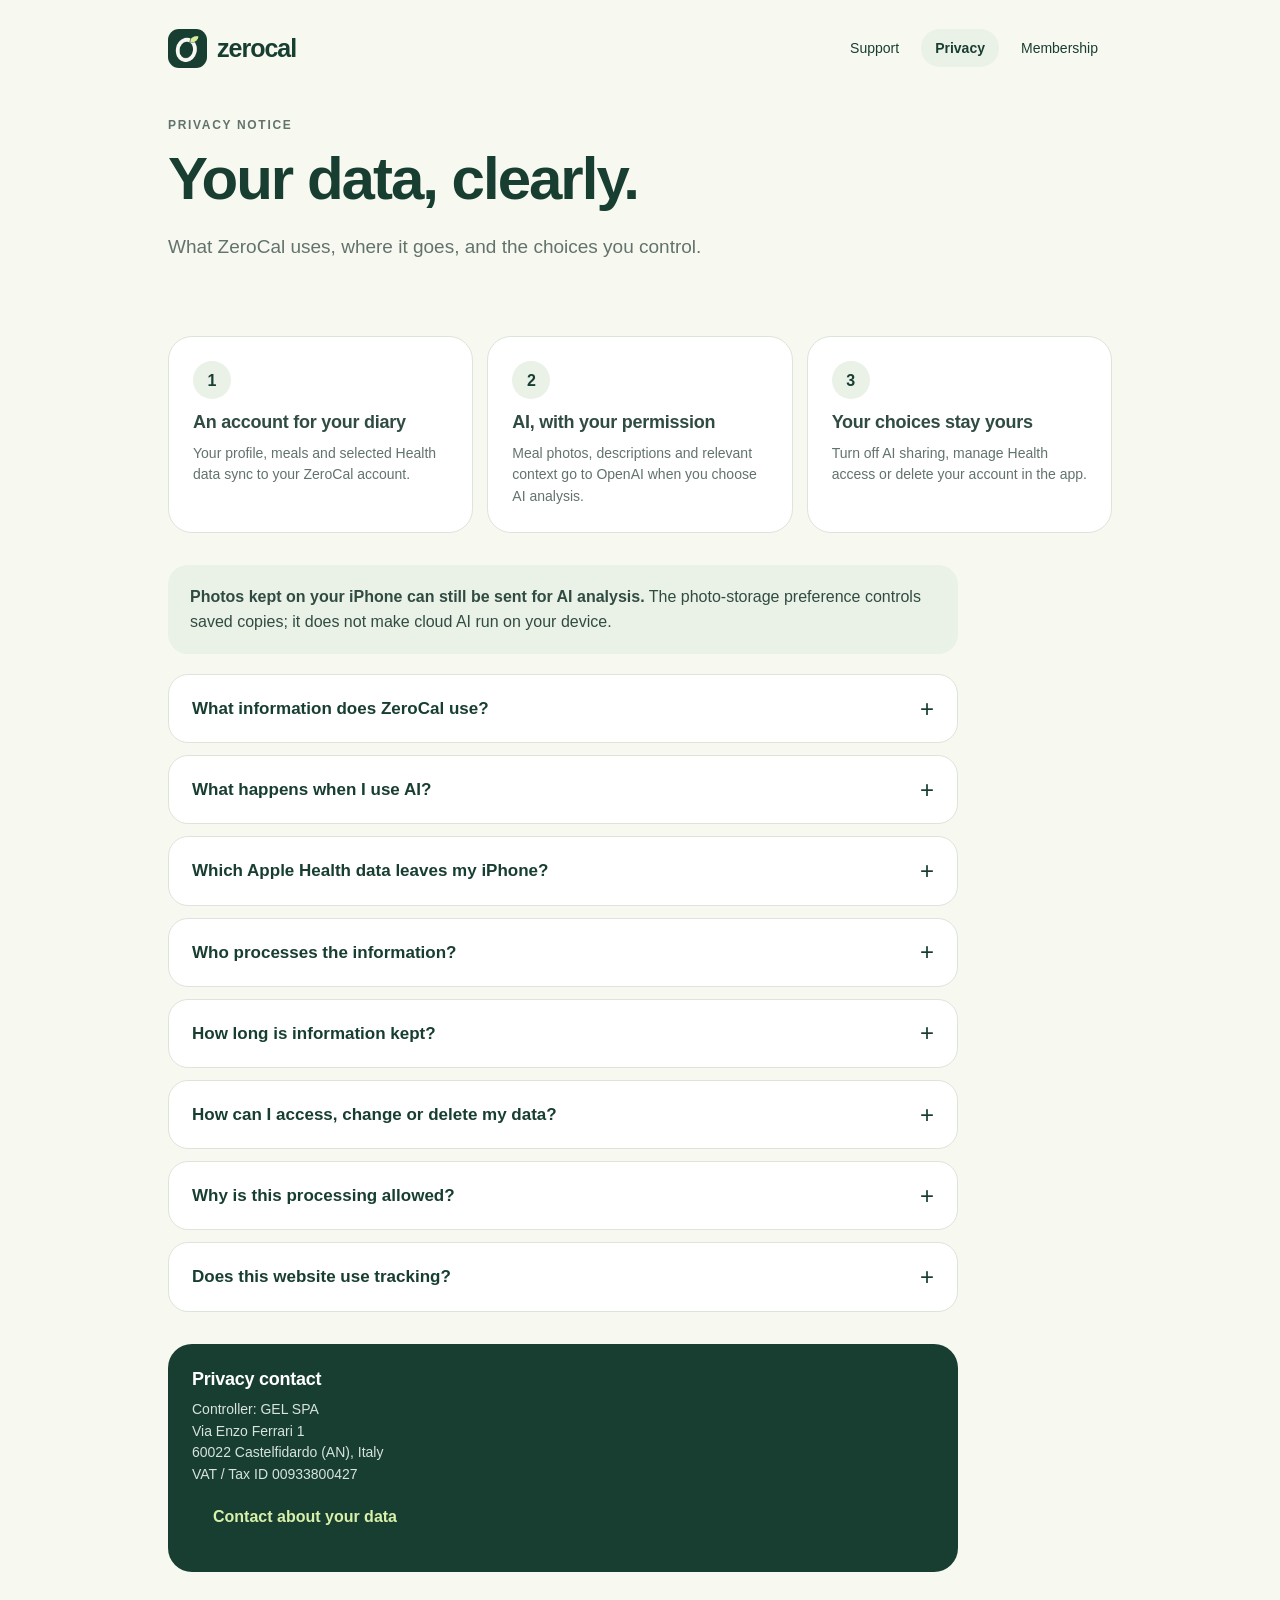
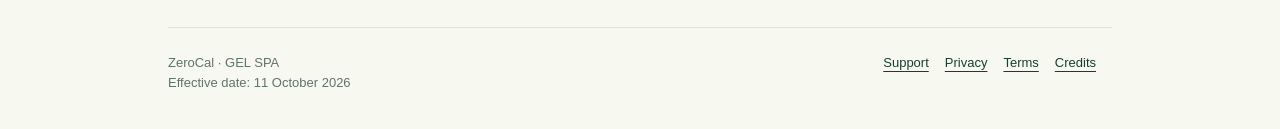
==== commit 5f9b4599: "Describe optional saving of meals to Apple Health ZeroCal 2.0.0 (53) can save diary meals to Apple H" ====
--- a/privacy.html
+++ b/privacy.html
@@ -7,4 +7,4 @@
 <tr><td>Apple Health</td><td>With your permission, steps, active energy and weight can sync to your account. Other supported Health readings are shown on this iPhone, as described below.</td></tr>
 <tr><td>Purchases and usage</td><td>Signed Apple transaction details, product and subscription status, account binding and AI request/cost records verify access, enforce the allowance and prevent duplicate or abusive requests. We do not receive your payment-card details.</td></tr>
 <tr><td>Support and service records</td><td>Information you send to support, plus technical connection, security and error records, helps operate the service and resolve problems.</td></tr>
-</tbody></table></div></div></details><details><summary>What happens when I use AI?</summary><div class="answer"><p>Before AI sharing is enabled, ZeroCal asks for permission to send the information needed for your request to <strong>OpenAI</strong> through ZeroCal's cloud service. Relevant context may include meal records, nutrition totals, preferences and goals. Avoid including other people's information or details that are not needed.</p><p>New photo, label and text analyses, follow-up clarifications and AI coaching use cloud processing. Native voice input is transcribed on the iPhone; submitting that description for AI sends the resulting text. Older cloud-transcription clients may send audio for processing.</p><p>You can turn sharing off in <strong>You → Privacy &amp; your data</strong>. This stops new AI requests through that account's setting on this device; it does not retract requests already processed. Manual logging, searches and saved-food reuse remain available under your membership.</p><p>AI responses are estimates. Review the food and portion before saving. They are not medical diagnoses or decisions about access to care.</p></div></details><details><summary>Which Apple Health data leaves my iPhone?</summary><div class="answer"><p><strong>Steps, active energy and weight</strong> can be copied into your ZeroCal account after you connect Apple Health. ZeroCal does not write data to Apple Health.</p><p>Other supported readings—including glucose, sleep, resting energy, body composition, resting heart rate, heart-rate variability, water and workouts—are read for the Health views on this iPhone and are not synced to ZeroCal's cloud. Optional GLP-1/appetite notes and glucose check-in preferences are kept locally, separately for each ZeroCal account.</p><p>Use Apple Health's app-permission settings to choose individual data types. Disconnecting in ZeroCal stops new reads for that account, but does not automatically erase information already imported. Deleting your ZeroCal account does not delete the source records in Apple Health.</p><p>Health readings may be incomplete or delayed. ZeroCal does not replace your sensor's app, glucose alarms or medical care. Health data is not used for advertising in ZeroCal.</p></div></details><details><summary>Who processes the information?</summary><div class="answer"><ul><li><strong>Supabase</strong> provides the account, database, saved-photo storage and server functions used by ZeroCal.</li><li><strong>OpenAI</strong> processes information sent for AI features.</li><li><strong>Apple</strong> handles App Store purchases and subscription management, and supplies signed transaction information. Apple and Google also process sign-in if you choose those sign-in options.</li><li><strong>GitHub Pages</strong> hosts these static help and policy pages. GitHub may process technical connection information to deliver and secure the pages. No app account, health journal or AI service is hosted on these pages.</li><li><strong>Support and infrastructure providers</strong> process messages and technical records needed to deliver the service.</li></ul><p>The current app does not include advertising tracking. Information can also be disclosed when needed to comply with a binding legal obligation or protect the security of the service.</p><p>Provider details and international processing: The primary ZeroCal account database is configured in Supabase’s London region. Server functions, AI processing, website delivery and provider support may involve other countries, including the United States. ZeroCal does not promise EU-only processing or zero retention. Service-provider processing is subject to their applicable data-processing terms and safeguards; contact GEL SPA for details or a copy of the safeguards relevant to your request.</p><p><a href="https://developers.openai.com/api/docs/guides/your-data">OpenAI API data controls</a> · <a href="https://supabase.com/privacy">Supabase privacy</a> · <a href="https://www.apple.com/legal/privacy/">Apple privacy</a> · <a href="https://policies.google.com/privacy">Google privacy</a> · <a href="https://docs.github.com/en/site-policy/privacy-policies/github-general-privacy-statement">GitHub privacy</a></p></div></details><details><summary>How long is information kept?</summary><div class="answer"><p>Your account profile, diary and saved cloud photos are kept to provide your account until you remove them or delete the account. The account-deletion flow removes saved cloud photos and deletes the account and associated records. Cost-enforcement records can remain with their account identifier removed.</p><p>Removing your account does not erase Apple's purchase records or copies you exported yourself. Support, security, purchase-compliance and backup records have different retention needs:</p><p>Account data remains available while the account exists, unless you remove it. Support correspondence is kept to handle the request and any related dispute or legal obligation. Purchase and security records are kept for access verification, abuse prevention and applicable record-keeping duties. The current service does not set a single automatic deletion period for all security, cost or support records. When an account is deleted, the processing-cost ledger can remain with its account link removed. Provider security logs and backup copies follow the relevant provider retention settings and are not guaranteed to disappear at the same time as the live account. Contact GEL SPA for a data-specific retention or deletion request.</p><p>AI requests use OpenAI's API. ZeroCal requests that Responses API output not be stored as retrievable application state, but this does not mean zero provider retention. OpenAI's standard API policy includes abuse-monitoring retention and applicable exceptions. See <a href="https://developers.openai.com/api/docs/guides/your-data">the provider's data controls</a>; ZeroCal does not promise that every copy disappears immediately.</p></div></details><details><summary>How can I access, change or delete my data?</summary><div class="answer"><p>You can edit your profile and meals in the app. Use <strong>You → Account → Delete account</strong> to request permanent deletion of the signed-in account. This action is separate from canceling your Apple subscription; <a href="https://support.apple.com/en-us/118428">cancel through Apple</a> if you also want billing to stop.</p><p>Contact support to request a copy of your account data or exercise applicable access, correction, deletion, restriction, objection or portability rights. We may need to verify that the account belongs to you. Depending on where you live, you may also complain to your data-protection authority. Withdrawing consent does not undo processing that already took place.</p><p>The app's export for a previous on-device journal is not a complete export of every cloud record; support handles broader account-data requests.</p></div></details><details><summary>Why is this processing allowed?</summary><div class="answer"><p>Account, purchase and service operations are needed to provide the membership you request. Security and abuse controls protect the service and its users; some purchase or security records may be needed for legal obligations.</p><p>Optional Health access and AI sharing have separate controls. Choosing not to enable them does not grant permission to send that information.</p><p>We process account and subscription information to provide the service you request and meet applicable legal obligations. Security and abuse controls support our legitimate interest in protecting the service. Before opening or creating your cloud nutrition journal, ZeroCal asks you to expressly allow GEL SPA to store and process your nutrition and health information, and records the accepted policy version and time for your account. You may decline; the cloud journal stays unavailable without this permission. Apple Health access and AI sharing with OpenAI require separate choices. Sign out to stop new syncing on the device, or use Account to delete your cloud data; contact GEL SPA to withdraw consent or make a data request. Withdrawal does not undo processing that has already taken place.</p><p>ZeroCal is designed for adults aged 18 and over. If a child's information has been provided in error, contact us so that we can review and remove it where appropriate.</p></div></details><details><summary>Does this website use tracking?</summary><div class="answer"><p>These help pages do not set analytics or advertising cookies and contain no analytics scripts. GitHub Pages may receive standard connection information such as IP address, browser and requested page to deliver and secure this site. External links take you to providers with their own policies.</p><p>If the site later adds forms, analytics or other processing, this notice must be updated before those features are enabled.</p></div></details><section class="card contact"><h2>Privacy contact</h2><p>Controller: GEL SPA<br>Via Enzo Ferrari 1<br>60022 Castelfidardo (AN), Italy<br>VAT / Tax ID 00933800427</p><a class="button" href="mailto:info@gel.it">Contact about your data</a></section></div></main><footer class="foot"><div>ZeroCal · GEL SPA<br>Effective date: 10 September 2026</div><div><a href="support.html">Support</a><a href="privacy.html">Privacy</a><a href="terms.html">Terms</a><a href="third-party.html">Credits</a></div></footer></div></body></html>+</tbody></table></div></div></details><details><summary>What happens when I use AI?</summary><div class="answer"><p>Before AI sharing is enabled, ZeroCal asks for permission to send the information needed for your request to <strong>OpenAI</strong> through ZeroCal's cloud service. Relevant context may include meal records, nutrition totals, preferences and goals. Avoid including other people's information or details that are not needed.</p><p>New photo, label and text analyses, follow-up clarifications and AI coaching use cloud processing. Native voice input is transcribed on the iPhone; submitting that description for AI sends the resulting text. Older cloud-transcription clients may send audio for processing.</p><p>You can turn sharing off in <strong>You → Privacy &amp; your data</strong>. This stops new AI requests through that account's setting on this device; it does not retract requests already processed. Manual logging, searches and saved-food reuse remain available under your membership.</p><p>AI responses are estimates. Review the food and portion before saving. They are not medical diagnoses or decisions about access to care.</p></div></details><details><summary>Which Apple Health data leaves my iPhone?</summary><div class="answer"><p><strong>Steps, active energy and weight</strong> can be copied into your ZeroCal account after you connect Apple Health.</p><p>ZeroCal writes to Apple Health only if you turn on <strong>Save meals to Apple Health</strong> in ZeroCal's Apple Health settings. It is optional and off until you turn it on, and Apple Health asks for your permission separately. While it is on, each meal in your diary is saved to Apple Health with its name, how it was logged and its energy, protein, carbohydrate, fat, fibre, sugar and sodium when that diary day refreshes on this iPhone. A value ZeroCal does not know is left out. ZeroCal does not write water or weight. Other apps you allow to read nutrition in Apple Health can see these records. Turning the setting off stops new saves, and you can then remove the meals ZeroCal saved.</p><p>Other supported readings—including glucose, sleep, resting energy, body composition, resting heart rate, heart-rate variability, water and workouts—are read for the Health views on this iPhone and are not synced to ZeroCal's cloud. Optional GLP-1/appetite notes and glucose check-in preferences are kept locally, separately for each ZeroCal account.</p><p>Use Apple Health's app-permission settings to choose individual data types. Disconnecting in ZeroCal stops new reads for that account, but does not automatically erase information already imported. Deleting your ZeroCal account does not delete the source records in Apple Health or meals ZeroCal saved there; remove those in ZeroCal first, or in Apple Health.</p><p>Health readings may be incomplete or delayed. ZeroCal does not replace your sensor's app, glucose alarms or medical care. Health data is not used for advertising in ZeroCal.</p></div></details><details><summary>Who processes the information?</summary><div class="answer"><ul><li><strong>Supabase</strong> provides the account, database, saved-photo storage and server functions used by ZeroCal.</li><li><strong>OpenAI</strong> processes information sent for AI features.</li><li><strong>Apple</strong> handles App Store purchases and subscription management, and supplies signed transaction information. Apple and Google also process sign-in if you choose those sign-in options.</li><li><strong>GitHub Pages</strong> hosts these static help and policy pages. GitHub may process technical connection information to deliver and secure the pages. No app account, health journal or AI service is hosted on these pages.</li><li><strong>Support and infrastructure providers</strong> process messages and technical records needed to deliver the service.</li></ul><p>The current app does not include advertising tracking. Information can also be disclosed when needed to comply with a binding legal obligation or protect the security of the service.</p><p>Provider details and international processing: The primary ZeroCal account database is configured in Supabase’s London region. Server functions, AI processing, website delivery and provider support may involve other countries, including the United States. ZeroCal does not promise EU-only processing or zero retention. Service-provider processing is subject to their applicable data-processing terms and safeguards; contact GEL SPA for details or a copy of the safeguards relevant to your request.</p><p><a href="https://developers.openai.com/api/docs/guides/your-data">OpenAI API data controls</a> · <a href="https://supabase.com/privacy">Supabase privacy</a> · <a href="https://www.apple.com/legal/privacy/">Apple privacy</a> · <a href="https://policies.google.com/privacy">Google privacy</a> · <a href="https://docs.github.com/en/site-policy/privacy-policies/github-general-privacy-statement">GitHub privacy</a></p></div></details><details><summary>How long is information kept?</summary><div class="answer"><p>Your account profile, diary and saved cloud photos are kept to provide your account until you remove them or delete the account. The account-deletion flow removes saved cloud photos and deletes the account and associated records. Cost-enforcement records can remain with their account identifier removed.</p><p>Removing your account does not erase Apple's purchase records or copies you exported yourself. Support, security, purchase-compliance and backup records have different retention needs:</p><p>Account data remains available while the account exists, unless you remove it. Support correspondence is kept to handle the request and any related dispute or legal obligation. Purchase and security records are kept for access verification, abuse prevention and applicable record-keeping duties. The current service does not set a single automatic deletion period for all security, cost or support records. When an account is deleted, the processing-cost ledger can remain with its account link removed. Provider security logs and backup copies follow the relevant provider retention settings and are not guaranteed to disappear at the same time as the live account. Contact GEL SPA for a data-specific retention or deletion request.</p><p>AI requests use OpenAI's API. ZeroCal requests that Responses API output not be stored as retrievable application state, but this does not mean zero provider retention. OpenAI's standard API policy includes abuse-monitoring retention and applicable exceptions. See <a href="https://developers.openai.com/api/docs/guides/your-data">the provider's data controls</a>; ZeroCal does not promise that every copy disappears immediately.</p></div></details><details><summary>How can I access, change or delete my data?</summary><div class="answer"><p>You can edit your profile and meals in the app. Use <strong>You → Account → Delete account</strong> to request permanent deletion of the signed-in account. This action is separate from canceling your Apple subscription; <a href="https://support.apple.com/en-us/118428">cancel through Apple</a> if you also want billing to stop.</p><p>Contact support to request a copy of your account data or exercise applicable access, correction, deletion, restriction, objection or portability rights. We may need to verify that the account belongs to you. Depending on where you live, you may also complain to your data-protection authority. Withdrawing consent does not undo processing that already took place.</p><p>The app's export for a previous on-device journal is not a complete export of every cloud record; support handles broader account-data requests.</p></div></details><details><summary>Why is this processing allowed?</summary><div class="answer"><p>Account, purchase and service operations are needed to provide the membership you request. Security and abuse controls protect the service and its users; some purchase or security records may be needed for legal obligations.</p><p>Optional Health access and AI sharing have separate controls. Choosing not to enable them does not grant permission to send that information.</p><p>We process account and subscription information to provide the service you request and meet applicable legal obligations. Security and abuse controls support our legitimate interest in protecting the service. Before opening or creating your cloud nutrition journal, ZeroCal asks you to expressly allow GEL SPA to store and process your nutrition and health information, and records the accepted policy version and time for your account. You may decline; the cloud journal stays unavailable without this permission. Apple Health access and AI sharing with OpenAI require separate choices. Sign out to stop new syncing on the device, or use Account to delete your cloud data; contact GEL SPA to withdraw consent or make a data request. Withdrawal does not undo processing that has already taken place.</p><p>ZeroCal is designed for adults aged 18 and over. If a child's information has been provided in error, contact us so that we can review and remove it where appropriate.</p></div></details><details><summary>Does this website use tracking?</summary><div class="answer"><p>These help pages do not set analytics or advertising cookies and contain no analytics scripts. GitHub Pages may receive standard connection information such as IP address, browser and requested page to deliver and secure this site. External links take you to providers with their own policies.</p><p>If the site later adds forms, analytics or other processing, this notice must be updated before those features are enabled.</p></div></details><section class="card contact"><h2>Privacy contact</h2><p>Controller: GEL SPA<br>Via Enzo Ferrari 1<br>60022 Castelfidardo (AN), Italy<br>VAT / Tax ID 00933800427</p><a class="button" href="mailto:info@gel.it">Contact about your data</a></section></div></main><footer class="foot"><div>ZeroCal · GEL SPA<br>Effective date: 11 October 2026</div><div><a href="support.html">Support</a><a href="privacy.html">Privacy</a><a href="terms.html">Terms</a><a href="third-party.html">Credits</a></div></footer></div></body></html>
